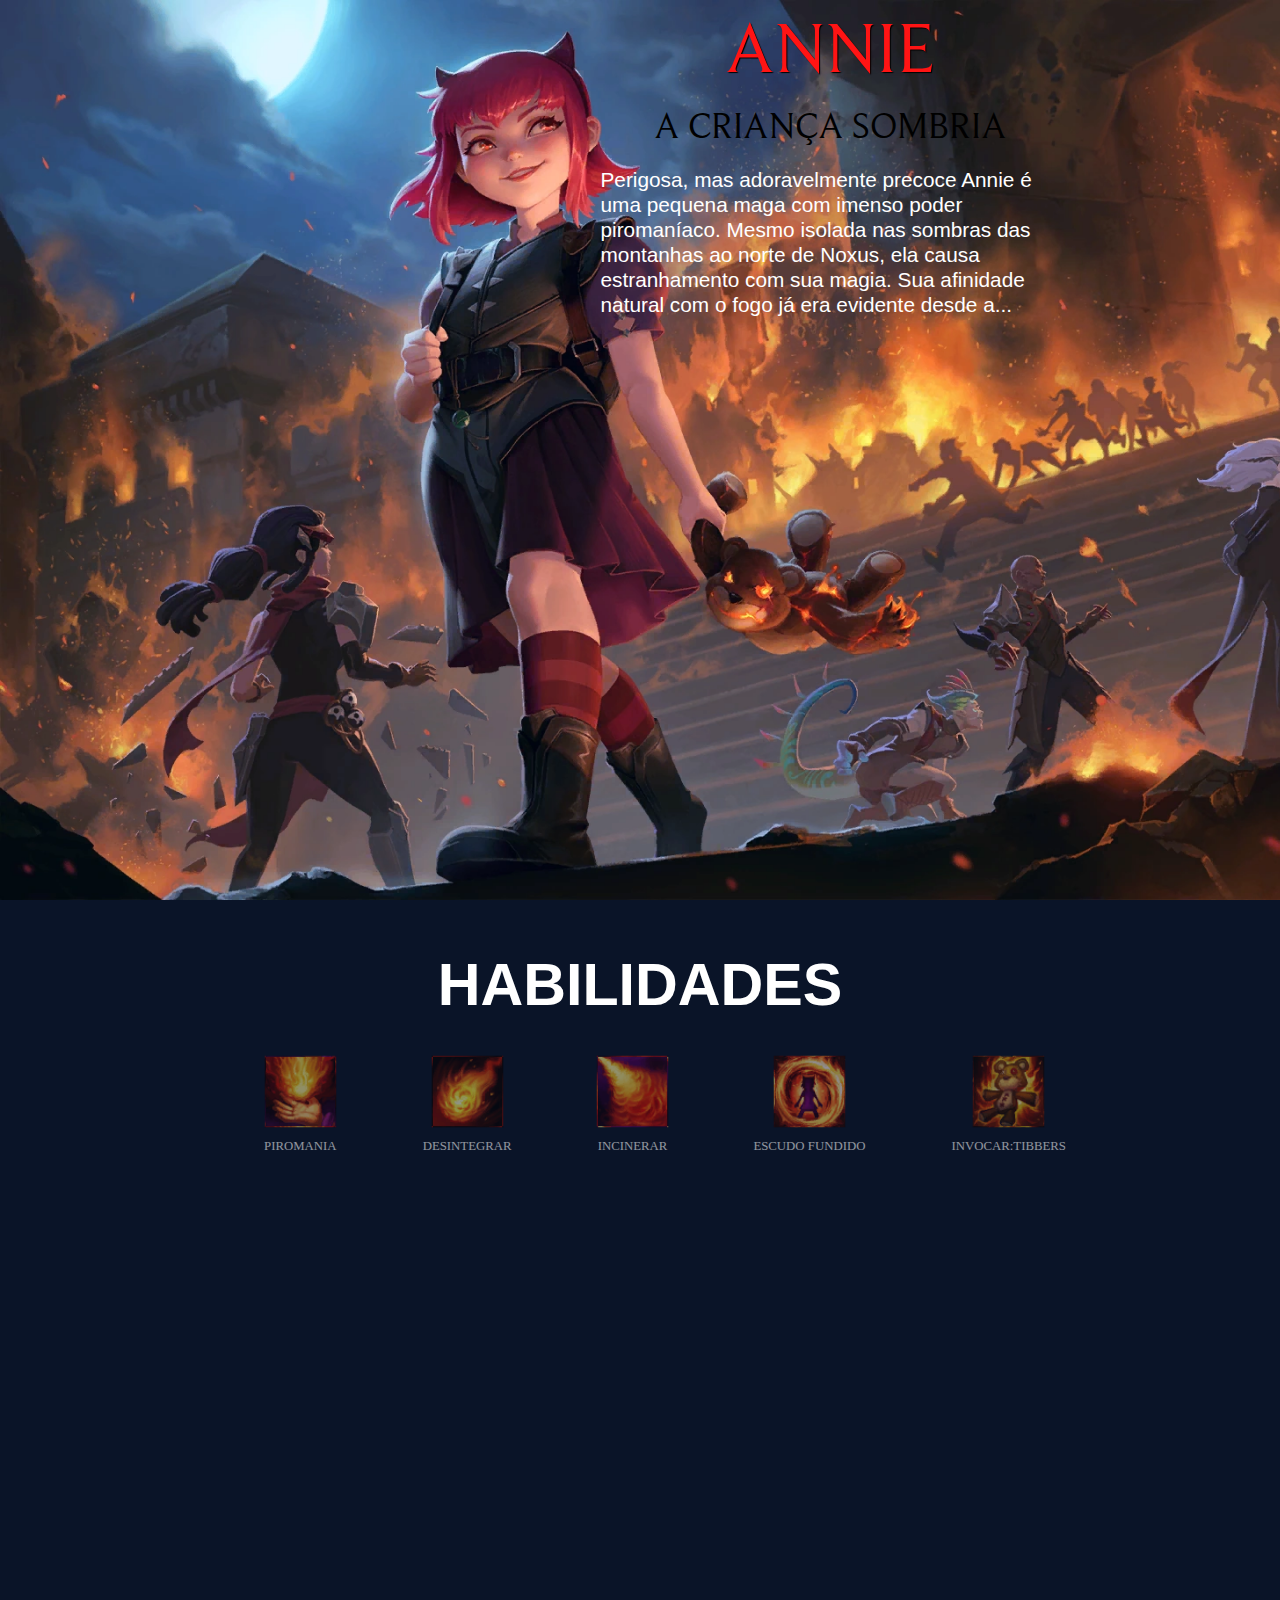
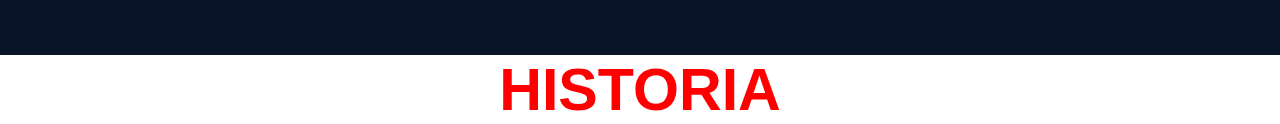
==== index.html @ a25b2fb5 "atualização nome" ====
<!DOCTYPE html>
<html lang="pt-br">
<head>
  <meta charset="UTF-8">
  <meta name="viewport" content="width=device-width, initial-scale=1.0">
  <title>Document</title>
  <link rel="stylesheet" href="style.css">
</head>
<body>
  <header class="cabeçalho">

    <div class="container1">
      <h1 class="titulo">ANNIE</h1>
      <h2 class="subtitulo">A CRIANÇA SOMBRIA</h2>

      <div class="paragrafo">
        <p>Perigosa, mas adoravelmente precoce
          Annie é uma pequena maga com imenso poder piromaníaco. Mesmo isolada nas sombras das montanhas ao norte de Noxus, ela causa estranhamento com sua magia.
          Sua afinidade natural com o fogo já era evidente desde a...
        </p>
      </div>
    </div>
  </header>

  <div class="container2">
    <div class="titulo_habilidades">HABILIDADES</div>
  </div>

  <div class="container3">
    <div class="habilidades">

      <div class="individual ativa">
        <button onclick="mudarIframe('passiva.html')">
          <div class="qd anniep"></div>
        </button>
        <div class="nomehab">PIROMANIA</div>
      </div>

      <div class="individual">
        <button onclick="mudarIframe('habilidadeq.html')">
          <div class="qd annieq"></div>
        </button>
        <div class="nomehab">DESINTEGRAR</div>
      </div>

      <div class="individual">
        <button onclick="mudarIframe('habilidadew.html')">
          <div class="qd anniew"></div>
        </button>
        <div class="nomehab">INCINERAR</div>
      </div>

      <div class="individual">
        <button onclick="mudarIframe('habilidadee.html')">
          <div class="qd anniee"></div>
        </button>
        <div class="nomehab">ESCUDO FUNDIDO</div>
      </div>

      <div class="individual">
        <button onclick="mudarIframe('habilidader.html')">
          <div class="qd annier"></div>
        </button>
        <div class="nomehab">INVOCAR:TIBBERS</div>
      </div>

    </div>
  </div>

  <div class="container4">
    <div class="iframe_container">
      <iframe id='iframe'src="" frameborder="0" width="500px" height="380px" scrolling="no"></iframe>
    </div>
  </div>

  <div class="container5">
    <div class="historia">HISTORIA</div>
  </div>
  <script>
    function mudarIframe(pagina){
          document.getElementById('iframe').src = pagina;
        
    }
  </script>
</body>
</html>
---- style.css ----
@font-face {
    font-family: 'LOL FONT';
    src: url('fonte/beaufort-for-lol/BeaufortforLOL-Regular.ttf') format('truetype');
    font-weight: bold; /* Opções de peso: normal, bold, etc. */
    font-style: normal;  /* Estilo: normal, italic, etc. */
}
@import url('https://fonts.googleapis.com/css2?family=Archivo+Black&display=swap');
*{
    margin: 0;
    padding: 0;
    box-sizing: border-box;
}

body{
    height: 100vh;
    background-color: #0A1428;
    background-image: url('imagens/annie_fundo.jpg'),url('imagens/annie_fundo.webp');
    background-size: cover;
    background-repeat: no-repeat;
}

header{
   display: flex;
   justify-content: end;
   height: 100vh;
}

.titulo{
    font-size: 4.5em;
    color: rgb(255, 20, 20);
    margin-bottom: 10px;
    text-align: center;
    font-family: 'LOL FONT',sans-serif ;
    text-shadow: 1px 1px 1px black;

}

.subtitulo{
    text-align: center;
    font-family: 'LOL FONT',sans-serif;
    font-size: 2.3em;
    color: rgb(0, 0, 0);

}

.paragrafo{
    margin-top: 20px;
    color: white;
    font-size: 1.3em;
    line-height: 25px;
    font-family: Arial, Helvetica, sans-serif;
    width: 51%;
    margin-left: 24%;
    max-width: 900px; /* Ajuste conforme necessário */
    margin-left: auto; /* Centraliza horizontalmente */
    margin-right: auto; /* Centraliza horizontalmente */
}

.container2{
    display: flex;
    justify-content: center;
    margin-top: 50px;

}
.titulo_habilidades{
    font-size: 3.7em; 
    font-family: "Archivo Black", sans-serif;
    color: white;
    font-weight: bold;
}

.container3{
    width: 100%;
    margin-top: 40px;
    display: flex;
    flex-direction: row;
    
}
.qd{
    width: 65px;
    height: 65px;
    border: 1px solid rgba(255, 255, 255, 0.007);

}

.nomehab{
    color: white;
    font-size: 0.8em;
}

.habilidades{
    display: flex;
    justify-content: center;
    align-items: center;
    margin-left: 50px;
    gap: 7%;
    width: 100%;

}

.individual{
    display: flex;
    flex-direction: column;
    justify-content: center;
    align-items: center;
    gap: 15px;
}

.anniep{
    background-image: url('imagens/Annie_Passive.png');
    background-size: cover;
}

.annieq{
    background-image: url('imagens/AnnieQ.png');
    background-size: cover;
}

.anniew{
    background-image: url('imagens/AnnieW.png');
    background-size: cover;
}

.anniee{
    background-image: url('imagens/AnnieE.png');
    background-size: cover;
}

.annier{
    background-image: url('imagens/AnnieR.png');
    background-size: cover;
}

button,.individual{
    cursor: pointer;
    border: none;
    opacity: 55%;
}

button,.individual:hover{
    opacity: 100%;
    transform: scale(1.1);
    transition: transform 0.2s ease;
}

.container4{
    width: 100%;
    height: 450px;
    display: flex;
    justify-content: center;
    align-items: center;
    margin-top: 1%;
    margin-bottom: 3%;

}

.iframe_container{
    width: 850px;
    height: 340px;

    
}
iframe{
    height: 340px;
    width: 100%;
    border: none;

}

.container5{
    display: flex;
    justify-content: center;
    background-color: white;
}
.historia{
    font-size: 3.7em; 
    font-family: "Archivo Black", sans-serif;
    color: red;
    font-weight: bold;
}
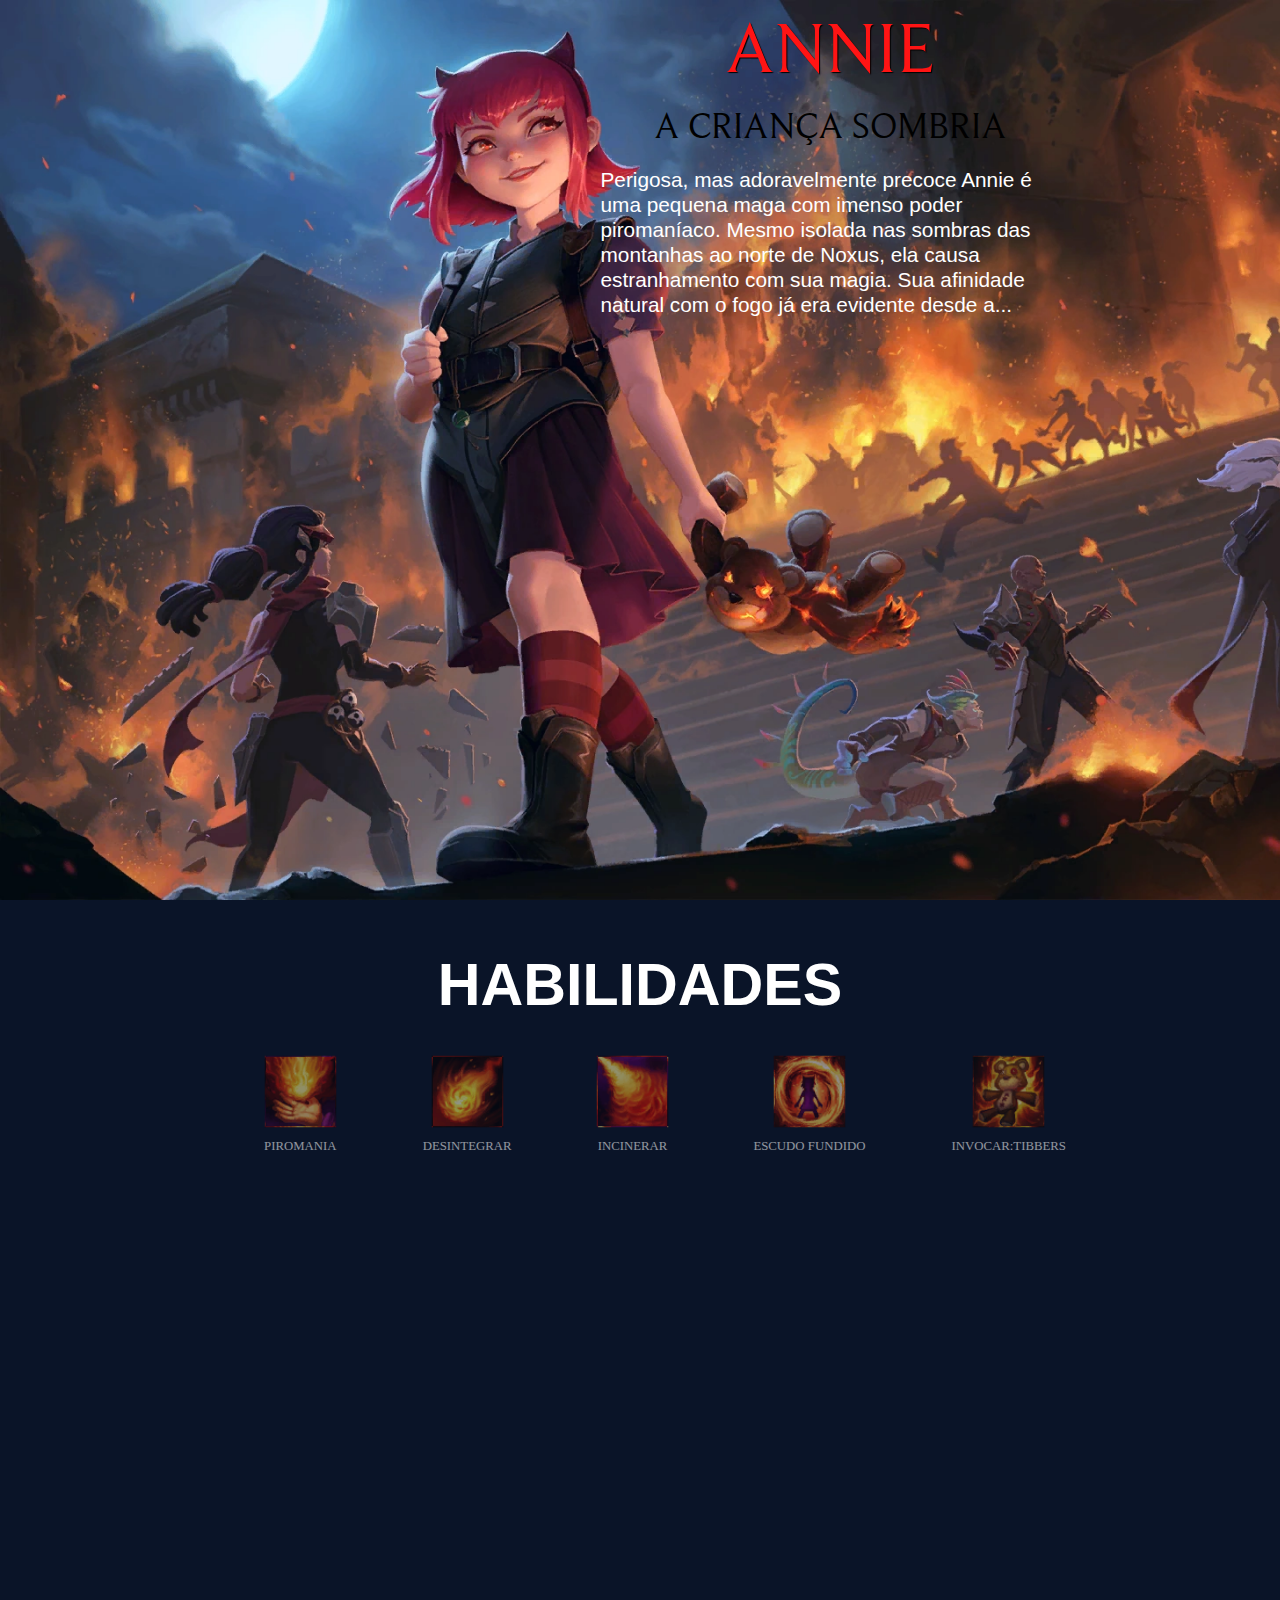
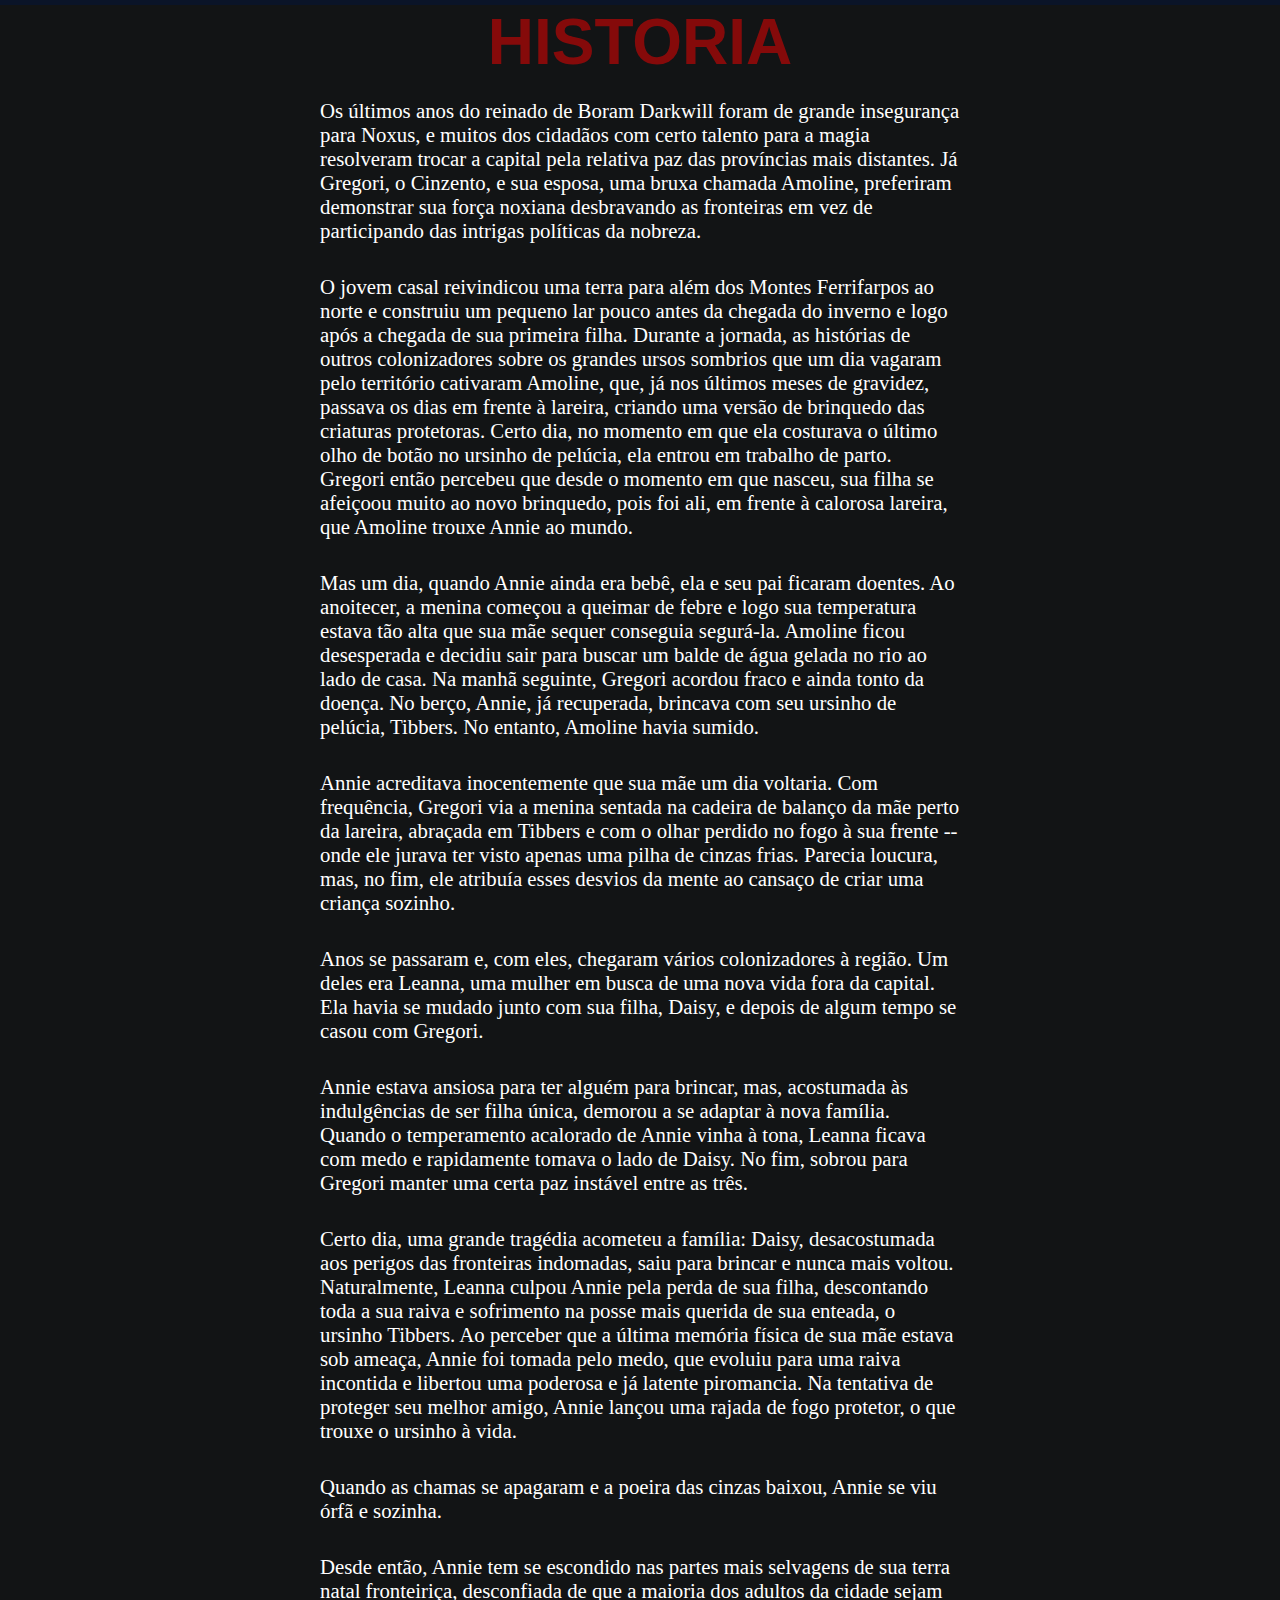
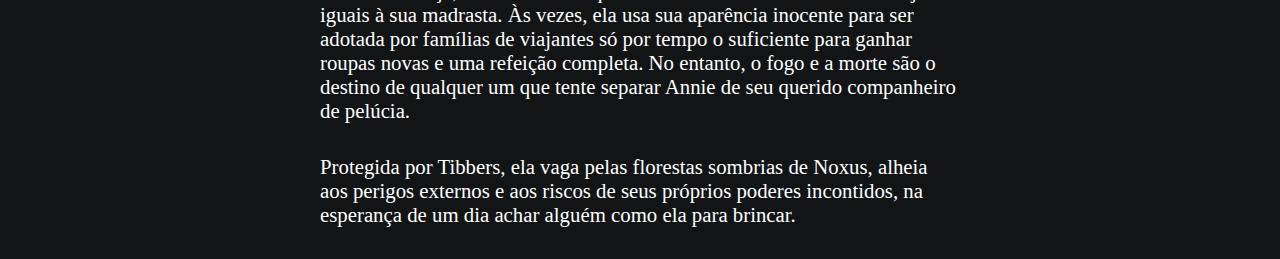
==== commit 98263e60: "atualização responsividade" ====
--- a/index.html
+++ b/index.html
@@ -74,7 +74,47 @@
   </div>
 
   <div class="container5">
-    <div class="historia">HISTORIA</div>
+    <div class="historia"><h1>HISTORIA</h1></div>
+    <div class="paragrafohistoria">
+      <p>Os últimos anos do reinado de Boram Darkwill foram de grande insegurança para Noxus, e muitos dos cidadãos com certo talento para a magia resolveram trocar a capital pela relativa paz das províncias mais distantes. Já Gregori, o Cinzento, e sua esposa, uma bruxa chamada Amoline, preferiram demonstrar sua força noxiana desbravando as fronteiras em vez de participando das intrigas políticas da nobreza.
+      </p>
+      
+      <p>
+        O jovem casal reivindicou uma terra para além dos Montes Ferrifarpos ao norte e construiu um pequeno lar pouco antes da chegada do inverno e logo após a chegada de sua primeira filha. Durante a jornada, as histórias de outros colonizadores sobre os grandes ursos sombrios que um dia vagaram pelo território cativaram Amoline, que, já nos últimos meses de gravidez, passava os dias em frente à lareira, criando uma versão de brinquedo das criaturas protetoras. Certo dia, no momento em que ela costurava o último olho de botão no ursinho de pelúcia, ela entrou em trabalho de parto. Gregori então percebeu que desde o momento em que nasceu, sua filha se afeiçoou muito ao novo brinquedo, pois foi ali, em frente à calorosa lareira, que Amoline trouxe Annie ao mundo.
+      </p>
+
+      <p>
+        Mas um dia, quando Annie ainda era bebê, ela e seu pai ficaram doentes. Ao anoitecer, a menina começou a queimar de febre e logo sua temperatura estava tão alta que sua mãe sequer conseguia segurá-la. Amoline ficou desesperada e decidiu sair para buscar um balde de água gelada no rio ao lado de casa. Na manhã seguinte, Gregori acordou fraco e ainda tonto da doença. No berço, Annie, já recuperada, brincava com seu ursinho de pelúcia, Tibbers. No entanto, Amoline havia sumido.
+      </p>
+      
+      <p>
+        Annie acreditava inocentemente que sua mãe um dia voltaria. Com frequência, Gregori via a menina sentada na cadeira de balanço da mãe perto da lareira, abraçada em Tibbers e com o olhar perdido no fogo à sua frente -- onde ele jurava ter visto apenas uma pilha de cinzas frias. Parecia loucura, mas, no fim, ele atribuía esses desvios da mente ao cansaço de criar uma criança sozinho.
+      </p>
+
+      <p>
+        Anos se passaram e, com eles, chegaram vários colonizadores à região. Um deles era Leanna, uma mulher em busca de uma nova vida fora da capital. Ela havia se mudado junto com sua filha, Daisy, e depois de algum tempo se casou com Gregori.
+      </p>
+
+      <p>
+        Annie estava ansiosa para ter alguém para brincar, mas, acostumada às indulgências de ser filha única, demorou a se adaptar à nova família. Quando o temperamento acalorado de Annie vinha à tona, Leanna ficava com medo e rapidamente tomava o lado de Daisy. No fim, sobrou para Gregori manter uma certa paz instável entre as três.
+      </p>
+
+      <p>
+        Certo dia, uma grande tragédia acometeu a família: Daisy, desacostumada aos perigos das fronteiras indomadas, saiu para brincar e nunca mais voltou. Naturalmente, Leanna culpou Annie pela perda de sua filha, descontando toda a sua raiva e sofrimento na posse mais querida de sua enteada, o ursinho Tibbers. Ao perceber que a última memória física de sua mãe estava sob ameaça, Annie foi tomada pelo medo, que evoluiu para uma raiva incontida e libertou uma poderosa e já latente piromancia. Na tentativa de proteger seu melhor amigo, Annie lançou uma rajada de fogo protetor, o que trouxe o ursinho à vida.
+      </p>
+
+      <p>
+        Quando as chamas se apagaram e a poeira das cinzas baixou, Annie se viu órfã e sozinha.
+      </p>
+
+      <p>
+        Desde então, Annie tem se escondido nas partes mais selvagens de sua terra natal fronteiriça, desconfiada de que a maioria dos adultos da cidade sejam iguais à sua madrasta. Às vezes, ela usa sua aparência inocente para ser adotada por famílias de viajantes só por tempo o suficiente para ganhar roupas novas e uma refeição completa. No entanto, o fogo e a morte são o destino de qualquer um que tente separar Annie de seu querido companheiro de pelúcia.
+      </p>
+
+      <p>
+        Protegida por Tibbers, ela vaga pelas florestas sombrias de Noxus, alheia aos perigos externos e aos riscos de seus próprios poderes incontidos, na esperança de um dia achar alguém como ela para brincar.
+      </p>
+    </div>
   </div>
   <script>
     function mudarIframe(pagina){
--- a/style.css
+++ b/style.css
@@ -145,7 +145,7 @@
 
 .container4{
     width: 100%;
-    height: 450px;
+    height: 400px;
     display: flex;
     justify-content: center;
     align-items: center;
@@ -156,12 +156,12 @@
 
 .iframe_container{
     width: 850px;
-    height: 340px;
+    height: 400px;
 
     
 }
 iframe{
-    height: 340px;
+    height: 500px;
     width: 100%;
     border: none;
 
@@ -170,11 +170,55 @@
 .container5{
     display: flex;
     justify-content: center;
-    background-color: white;
+    align-items: center;
+    background-color: #121415;
+    flex-direction: column;
+    min-width: 500px;
 }
 .historia{
-    font-size: 3.7em; 
+    font-size: 2em; 
     font-family: "Archivo Black", sans-serif;
-    color: red;
+    color: rgba(255, 0, 0, 0.486);
     font-weight: bold;
-}
+    
+}
+.paragrafohistoria{
+    margin-top: 20px;
+    color: white;
+    font-size: 1.3em;
+    width: 50%;
+
+}
+
+.paragrafohistoria > p {
+    margin-bottom: 5%;
+
+}
+
+@media(max-width:800px){
+    .titulo_habilidades{
+        font-size: 2.5em;
+    }
+
+    .qd{
+        width: 45px;
+        height: 45px;
+    }
+
+    .nomehab{
+        font-size: 0.6em;
+    }
+    .container4{
+        margin-bottom: 50px;
+        height: 600px;
+    }
+
+    .container3{
+        margin-bottom: -50px;
+    }
+}
+
+
+
+
+    